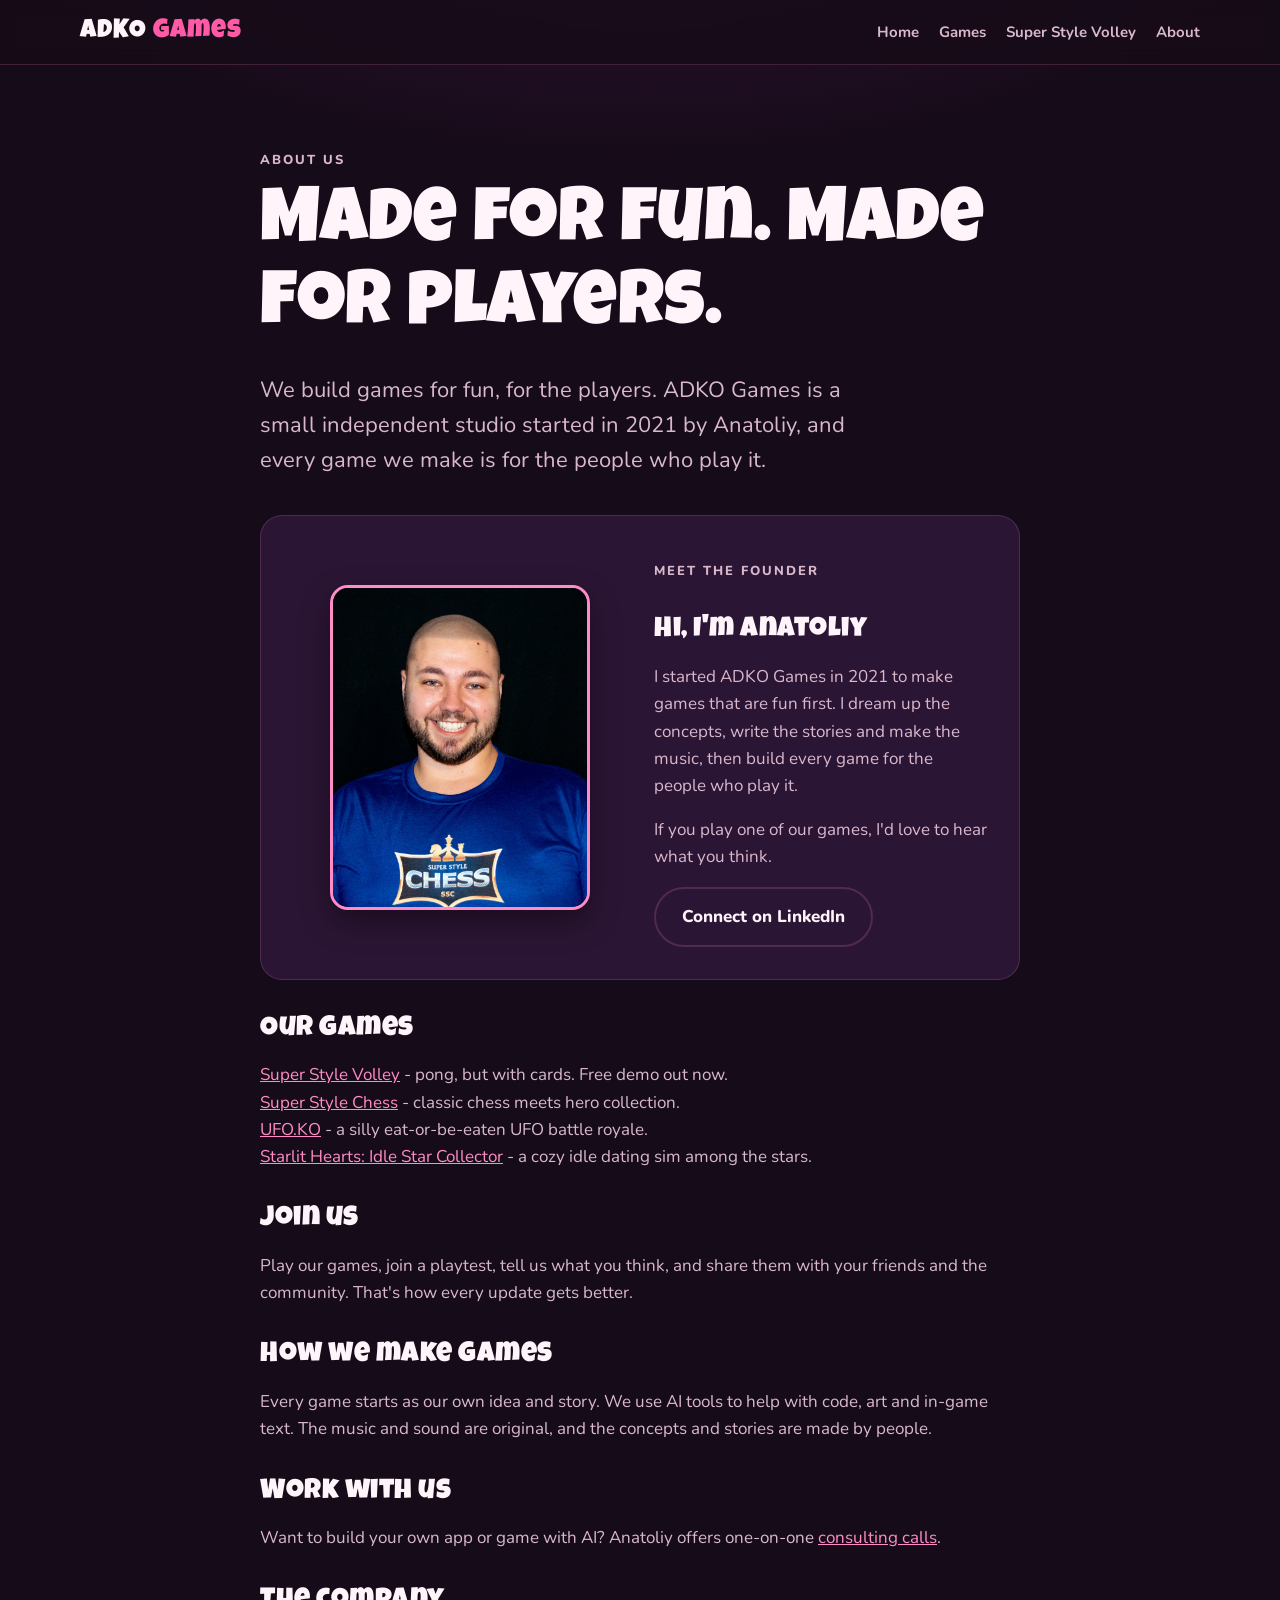
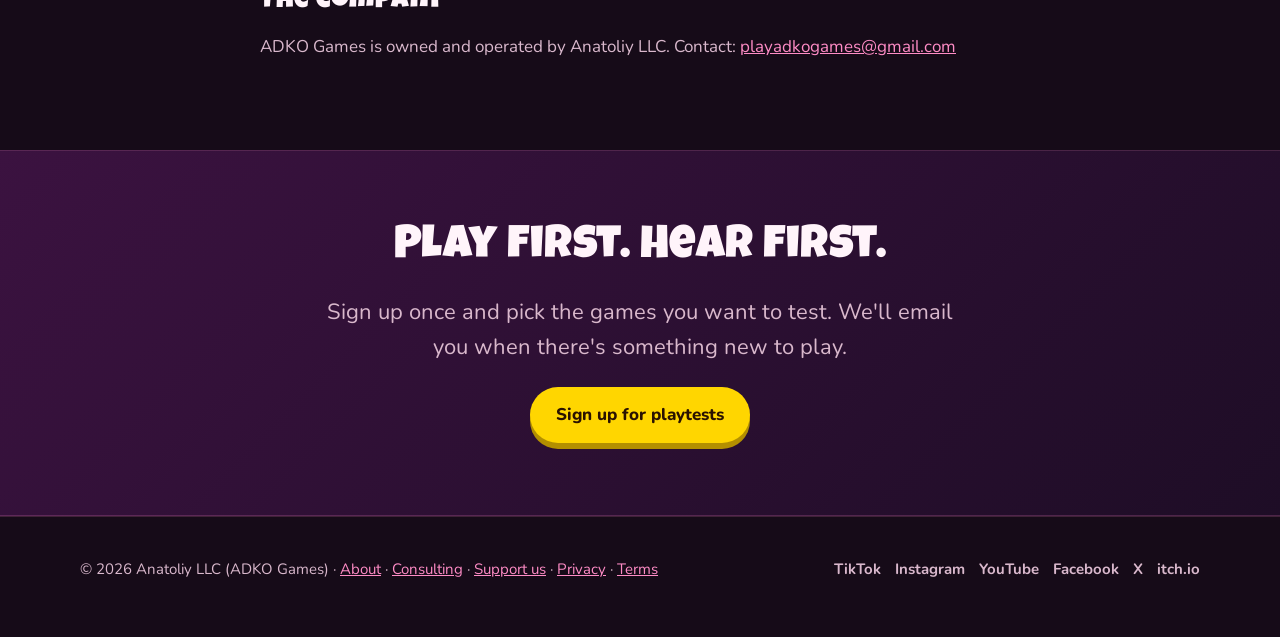
==== about/index.html @ 7e0bdf01 "About: LinkedIn button" ====
<!doctype html>
<html lang="en">
<head>
  <meta charset="utf-8">
  <meta name="viewport" content="width=device-width, initial-scale=1">
  <title>About - ADKO Games</title>
  <meta name="description" content="ADKO Games is an independent game studio founded in 2021 by Anatoliy, owned and operated by Anatoliy LLC.">
  <meta property="og:title" content="About - ADKO Games">
  <meta property="og:description" content="ADKO Games is an independent game studio founded in 2021 by Anatoliy, owned and operated by Anatoliy LLC.">
  <meta property="og:image" content="https://adkogames.com/super-style-volley/img/hero.jpg">
  <link rel="preconnect" href="https://fonts.googleapis.com">
  <link rel="preconnect" href="https://fonts.gstatic.com" crossorigin>
  <link href="https://fonts.googleapis.com/css2?family=Luckiest+Guy&family=Nunito:wght@400;700;800&display=swap" rel="stylesheet">
  <link rel="stylesheet" href="/style.css">
</head>
<body>
  <header class="top">
    <div class="wrap">
      <a class="brand" href="/">ADKO <span>Games</span></a>
      <nav>
        <a href="/">Home</a>
        <a href="/#games">Games</a>
        <a href="/super-style-volley/"><span class="hide-sm">Super Style </span>Volley</a>
        <a class="hide-sm" href="/about/">About</a>
      </nav>
    </div>
  </header>

  <section>
    <div class="wrap legal">
      <p class="eyebrow">About us</p>
      <h1>Made for fun. Made for players.</h1>
      <p class="lead">We build games for fun, for the players. ADKO Games is a small independent studio started in 2021 by Anatoliy, and every game we make is for the people who play it.</p>

      <div style="display:grid;grid-template-columns:repeat(auto-fit,minmax(min(100%,220px),1fr));gap:28px;align-items:center;margin:36px 0 10px;background:var(--card);border:1px solid var(--line);border-radius:22px;padding:clamp(20px,4vw,32px)">
        <img src="/about/DSC_0044%20Detailed.jpg" alt="Anatoliy, founder of ADKO Games" loading="lazy" style="width:min(100%,260px);aspect-ratio:4/5;object-fit:cover;object-position:50% 30%;margin-inline:auto;border-radius:18px;border:3px solid var(--pink2);box-shadow:0 12px 30px rgba(0,0,0,.4)">
        <div>
          <p class="eyebrow">Meet the founder</p>
          <h2 style="margin-bottom:10px">Hi, I'm Anatoliy</h2>
          <p>I started ADKO Games in 2021 to make games that are fun first. I dream up the concepts, write the stories and make the music, then build every game for the people who play it.</p>
          <p>If you play one of our games, I'd love to hear what you think.</p>
          <div class="btns" style="margin-top:14px"><a class="btn ghost" href="https://www.linkedin.com/in/anatoliygoloborodko/" target="_blank" rel="noopener">Connect on LinkedIn</a></div>
        </div>
      </div>

      <h2>Our games</h2>
      <p><a href="/super-style-volley/">Super Style Volley</a> - pong, but with cards. Free demo out now.<br>
      <a href="/super-style-chess/">Super Style Chess</a> - classic chess meets hero collection.<br>
      <a href="/ufo-ko/">UFO.KO</a> - a silly eat-or-be-eaten UFO battle royale.<br>
      <a href="/starlit-hearts/">Starlit Hearts: Idle Star Collector</a> - a cozy idle dating sim among the stars.</p>

      <h2>Join us</h2>
      <p>Play our games, join a playtest, tell us what you think, and share them with your friends and the community. That's how every update gets better.</p>

      <h2>How we make games</h2>
      <p>Every game starts as our own idea and story. We use AI tools to help with code, art and in-game text. The music and sound are original, and the concepts and stories are made by people.</p>

      <h2>Work with us</h2>
      <p>Want to build your own app or game with AI? Anatoliy offers one-on-one <a href="/consulting/">consulting calls</a>.</p>

      <h2>The company</h2>
      <p>ADKO Games is owned and operated by Anatoliy LLC. Contact: <a href="mailto:playadkogames@gmail.com">playadkogames@gmail.com</a></p>
    </div>
  </section>

  <section class="band">
    <div class="wrap">
      <h2>Play first. Hear first.</h2>
      <p class="lead" style="margin-inline:auto">Sign up once and pick the games you want to test. We'll email you when there's something new to play.</p>
      <div class="btns">
        <a class="btn primary" href="https://forms.gle/pDdn73do8j5i7dEXA" target="_blank" rel="noopener">Sign up for playtests</a>
      </div>
    </div>
  </section>

  <footer>
    <div class="wrap">
      <span>&copy; <span id="y">2026</span> Anatoliy LLC (ADKO Games) &middot; <a href="/about/">About</a> &middot; <a href="/consulting/">Consulting</a> &middot; <a href="/support/">Support us</a> &middot; <a href="/privacy/">Privacy</a> &middot; <a href="/terms/">Terms</a></span>
      <nav class="social" aria-label="Social links">
        <a href="https://www.tiktok.com/@adkogames" target="_blank" rel="noopener">TikTok</a>
        <a href="https://www.instagram.com/adkogames/" target="_blank" rel="noopener">Instagram</a>
        <a href="https://www.youtube.com/channel/UCZbUXDJehwjDRkcNYayAfHQ" target="_blank" rel="noopener">YouTube</a>
        <a href="https://www.facebook.com/109093851333271" target="_blank" rel="noopener">Facebook</a>
        <a href="https://x.com/PlayADKOGames" target="_blank" rel="noopener">X</a>
        <a href="https://adkogames.itch.io" target="_blank" rel="noopener">itch.io</a>
      </nav>
    </div>
  </footer>
  <script>document.getElementById('y').textContent = new Date().getFullYear();</script>
</body>
</html>
---- style.css ----
:root {
  --bg: #160b18;
  --bg2: #22102a;
  --card: #2b1534;
  --pink: #ff5aa5;
  --pink2: #ff8cc6;
  --gold: #ffd600;
  --text: #fff4fa;
  --muted: #d9b8cc;
  --line: rgba(255, 140, 198, .18);
  --radius: 18px;
}
* { box-sizing: border-box; }
html { scroll-behavior: smooth; }
body {
  margin: 0;
  background: radial-gradient(1200px 600px at 50% -200px, #3a1440 0%, var(--bg) 60%) fixed, var(--bg);
  color: var(--text);
  font: 17px/1.6 "Nunito", system-ui, -apple-system, "Segoe UI", sans-serif;
}
a { color: var(--pink2); }
img, video { max-width: 100%; display: block; }
.wrap { width: min(1120px, 100% - 32px); margin-inline: auto; }

/* header */
.top { position: sticky; top: 0; z-index: 10; background: rgba(22, 11, 24, .82); backdrop-filter: blur(10px); border-bottom: 1px solid var(--line); }
.top .wrap { display: flex; align-items: center; justify-content: space-between; height: 64px; gap: 16px; }
.brand { font: 400 26px/1 "Luckiest Guy", "Impact", sans-serif; letter-spacing: 1px; color: var(--text); text-decoration: none; }
.brand span { color: var(--pink); }
.top nav { display: flex; gap: 20px; flex-wrap: wrap; }
.top nav a { color: var(--muted); text-decoration: none; font-weight: 700; font-size: 15px; }
.top nav a:hover { color: var(--text); }

/* buttons */
.btns { display: flex; flex-wrap: wrap; gap: 12px; }
.btn { display: inline-block; padding: 14px 26px; border-radius: 999px; font-weight: 800; text-decoration: none; font-size: 17px; transition: transform .12s, box-shadow .12s; }
.btn:hover { transform: translateY(-2px); }
.btn.primary { background: var(--gold); color: #2a1200; box-shadow: 0 6px 0 #b38f00; }
.btn.secondary { background: var(--pink); color: #fff; box-shadow: 0 6px 0 #b8326f; }
.btn.ghost { border: 2px solid var(--line); color: var(--text); }
.btn.soon { opacity: .55; pointer-events: none; }

/* sections */
section { padding: 72px 0; }
h1, h2, h3 { font-family: "Luckiest Guy", "Impact", sans-serif; font-weight: 400; letter-spacing: .5px; line-height: 1.1; margin: 0 0 14px; }
h1 { font-size: clamp(40px, 7vw, 76px); }
h2 { font-size: clamp(30px, 4.5vw, 46px); }
h3 { font-size: 24px; }
.lead { font-size: clamp(18px, 2.2vw, 22px); color: var(--muted); max-width: 640px; }
.eyebrow { color: var(--pink2); font-weight: 800; text-transform: uppercase; letter-spacing: 2px; font-size: 13px; }

/* hero */
.hero { position: relative; padding: 0; overflow: hidden; }
.hero .bg { width: 100%; aspect-ratio: 16 / 9; max-height: 78vh; object-fit: cover; }
.hero .shade { position: absolute; inset: 0; background: linear-gradient(to bottom, rgba(22, 11, 24, 0) 55%, var(--bg) 100%); }
.hero-logo { position: absolute; left: 50%; top: 8%; width: min(36%, 460px); transform: translateX(-50%); filter: drop-shadow(0 8px 18px rgba(0, 0, 0, .45)); }
.hero-text { padding-top: 28px; }

/* cards & grids */
.grid { display: grid; gap: 20px; }
.grid.two { grid-template-columns: repeat(auto-fit, minmax(300px, 1fr)); }
.grid.three { grid-template-columns: repeat(auto-fit, minmax(240px, 1fr)); }
.card { background: var(--card); border: 1px solid var(--line); border-radius: var(--radius); overflow: hidden; }
.card .pad { padding: 20px 22px 24px; }
.card p { color: var(--muted); margin: 0 0 16px; }
.game-card img { aspect-ratio: 630 / 500; object-fit: cover; width: 100%; }
.coming { display: grid; place-items: center; min-height: 260px; text-align: center; color: var(--muted); border-style: dashed; }
.feature { padding: 22px; }
.feature .icon { font-size: 30px; }
.feature p { margin: 6px 0 0; }

.video { border-radius: var(--radius); overflow: hidden; border: 1px solid var(--line); background: #000; }
.shots { display: grid; grid-template-columns: repeat(auto-fit, minmax(260px, 1fr)); gap: 14px; }
.shots img { border-radius: 12px; border: 1px solid var(--line); }
.tall { display: grid; grid-template-columns: repeat(auto-fit, minmax(160px, 220px)); gap: 14px; justify-content: center; }
.tall img { border-radius: 14px; border: 1px solid var(--line); }

.band { background: linear-gradient(135deg, #3b1240, #1e0d26); border-block: 1px solid var(--line); text-align: center; }
.band .btns { justify-content: center; margin-top: 18px; }

/* footer */
footer { padding: 40px 0 56px; color: var(--muted); font-size: 15px; border-top: 1px solid var(--line); }
footer .wrap { display: flex; flex-wrap: wrap; gap: 18px; justify-content: space-between; align-items: center; }
.social { display: flex; flex-wrap: wrap; gap: 14px; }
.social a { color: var(--muted); text-decoration: none; font-weight: 700; }
.social a:hover { color: var(--text); }

/* legal pages */
.legal { max-width: 760px; }
.legal h2 { font-size: 28px; margin-top: 34px; }
.legal p, .legal li { color: var(--muted); }

@media (max-width: 640px) {
  section { padding: 52px 0; }
  .top nav { gap: 12px; flex-wrap: nowrap; }
  .top nav a { font-size: 13px; white-space: nowrap; }
  .brand { font-size: 22px; white-space: nowrap; }
  .top nav a.hide-sm, .top nav .hide-sm { display: none; }
  .btn { width: 100%; text-align: center; }
}
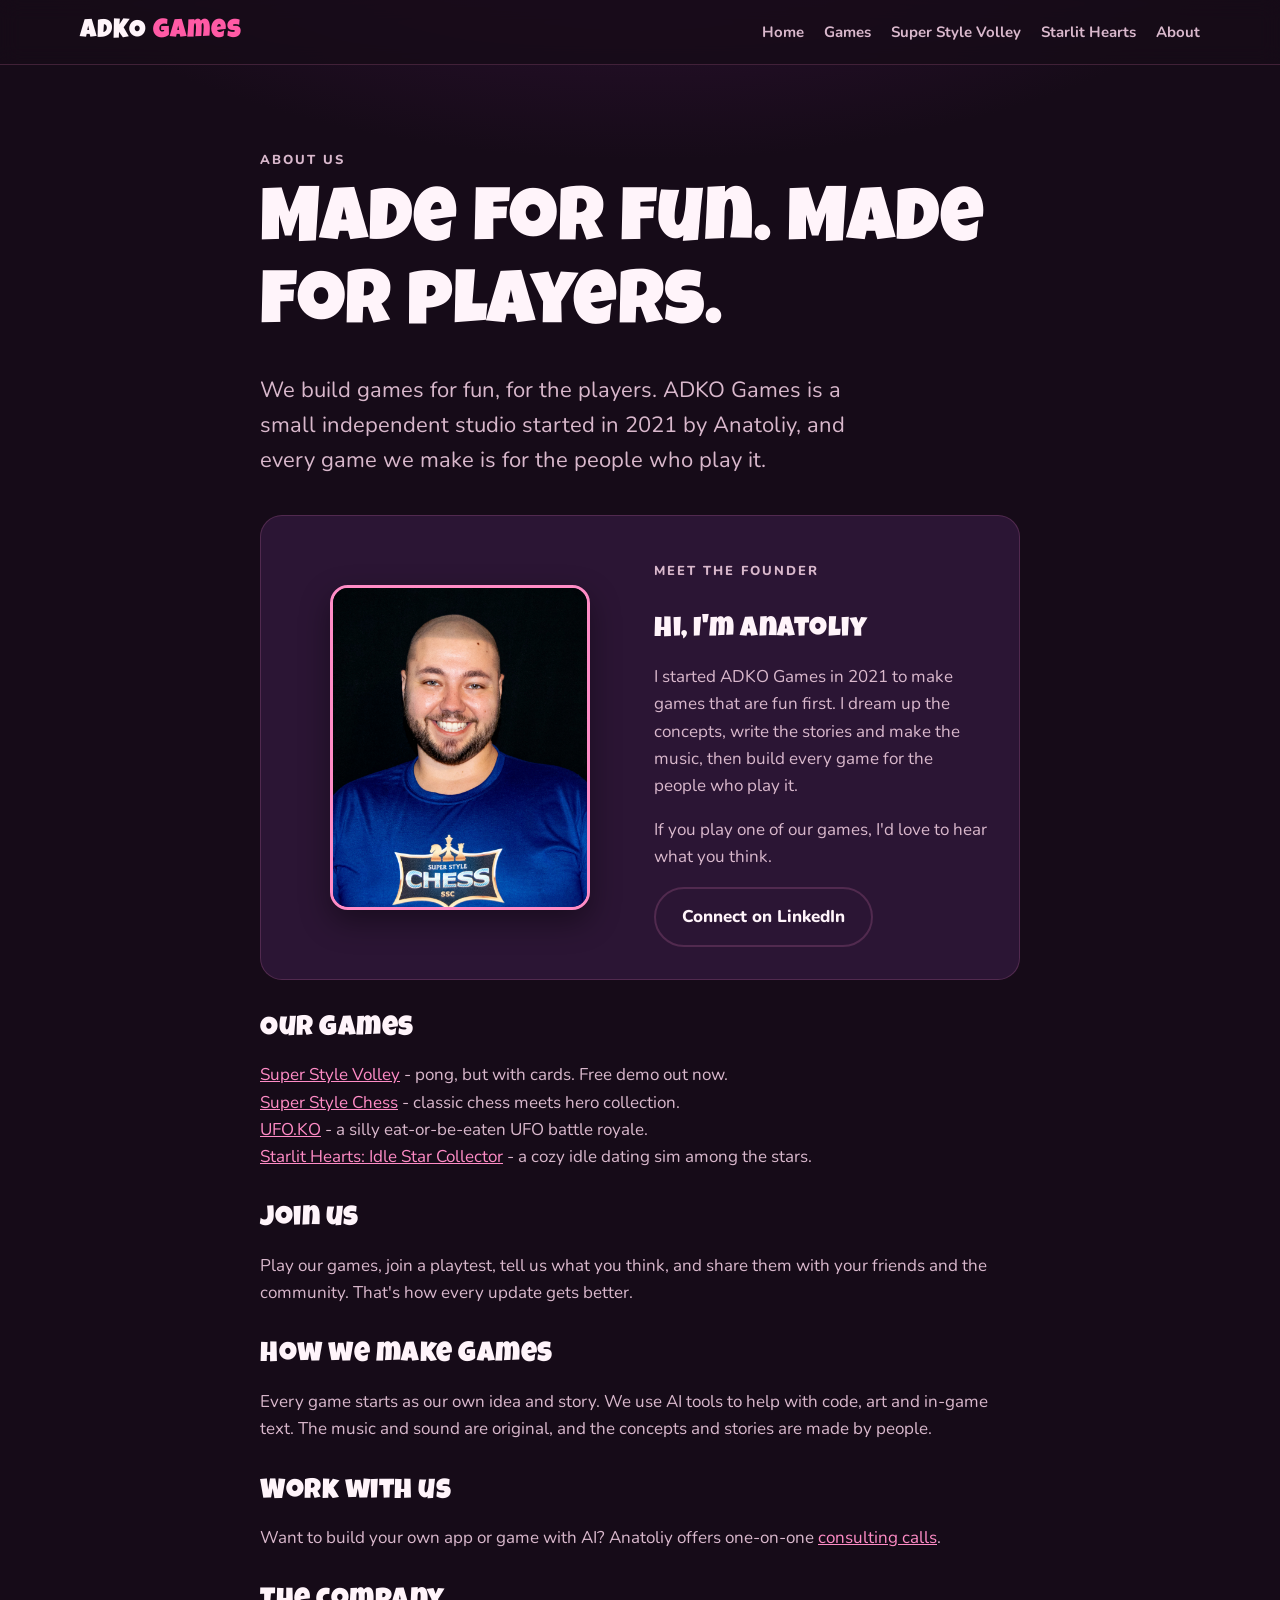
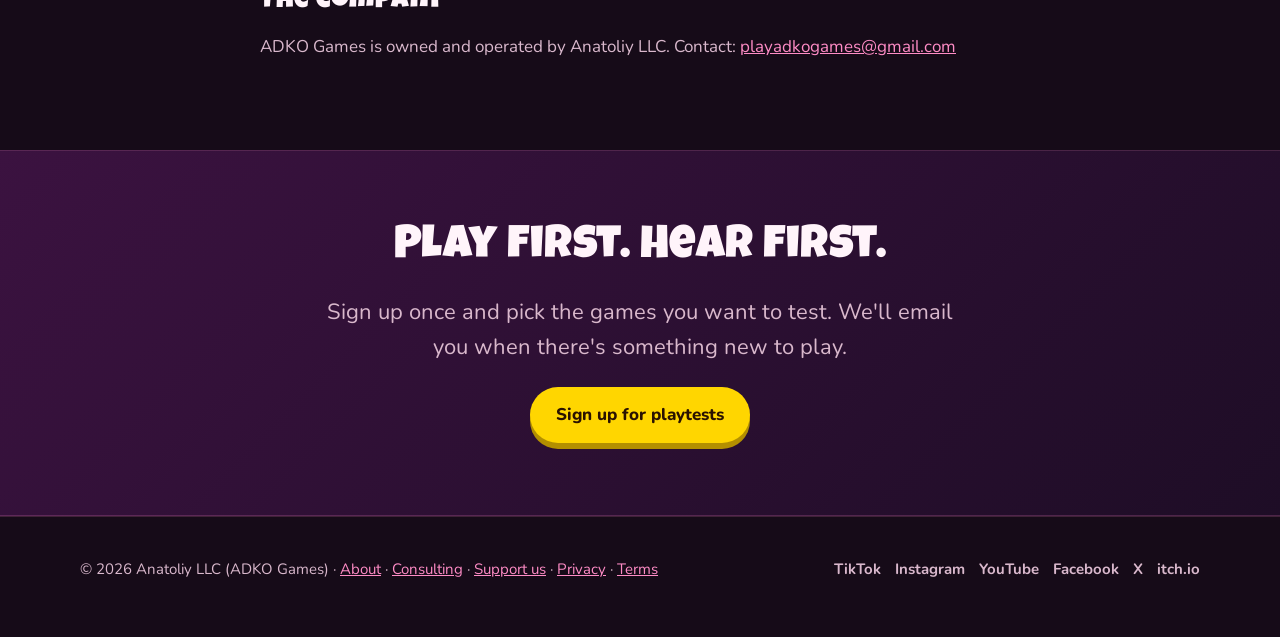
==== commit b7ccf3e3: "About: Starlit Hearts in menu" ====
--- a/about/index.html
+++ b/about/index.html
@@ -21,6 +21,7 @@
         <a href="/">Home</a>
         <a href="/#games">Games</a>
         <a href="/super-style-volley/"><span class="hide-sm">Super Style </span>Volley</a>
+        <a href="/starlit-hearts/">Starlit<span class="hide-sm"> Hearts</span></a>
         <a class="hide-sm" href="/about/">About</a>
       </nav>
     </div>
--- a/style.css
+++ b/style.css
@@ -92,9 +92,13 @@
 
 @media (max-width: 640px) {
   section { padding: 52px 0; }
-  .top nav { gap: 12px; flex-wrap: nowrap; }
-  .top nav a { font-size: 13px; white-space: nowrap; }
-  .brand { font-size: 22px; white-space: nowrap; }
+  .top nav { gap: 10px; flex-wrap: nowrap; }
+  .top nav a { font-size: 12.5px; white-space: nowrap; }
+  .brand { font-size: 19px; white-space: nowrap; }
+  .top .wrap { gap: 10px; }
   .top nav a.hide-sm, .top nav .hide-sm { display: none; }
   .btn { width: 100%; text-align: center; }
 }
+@media (max-width: 359px) {
+  .top nav a[href="/#games"], .top nav a[href="#games"] { display: none; }
+}
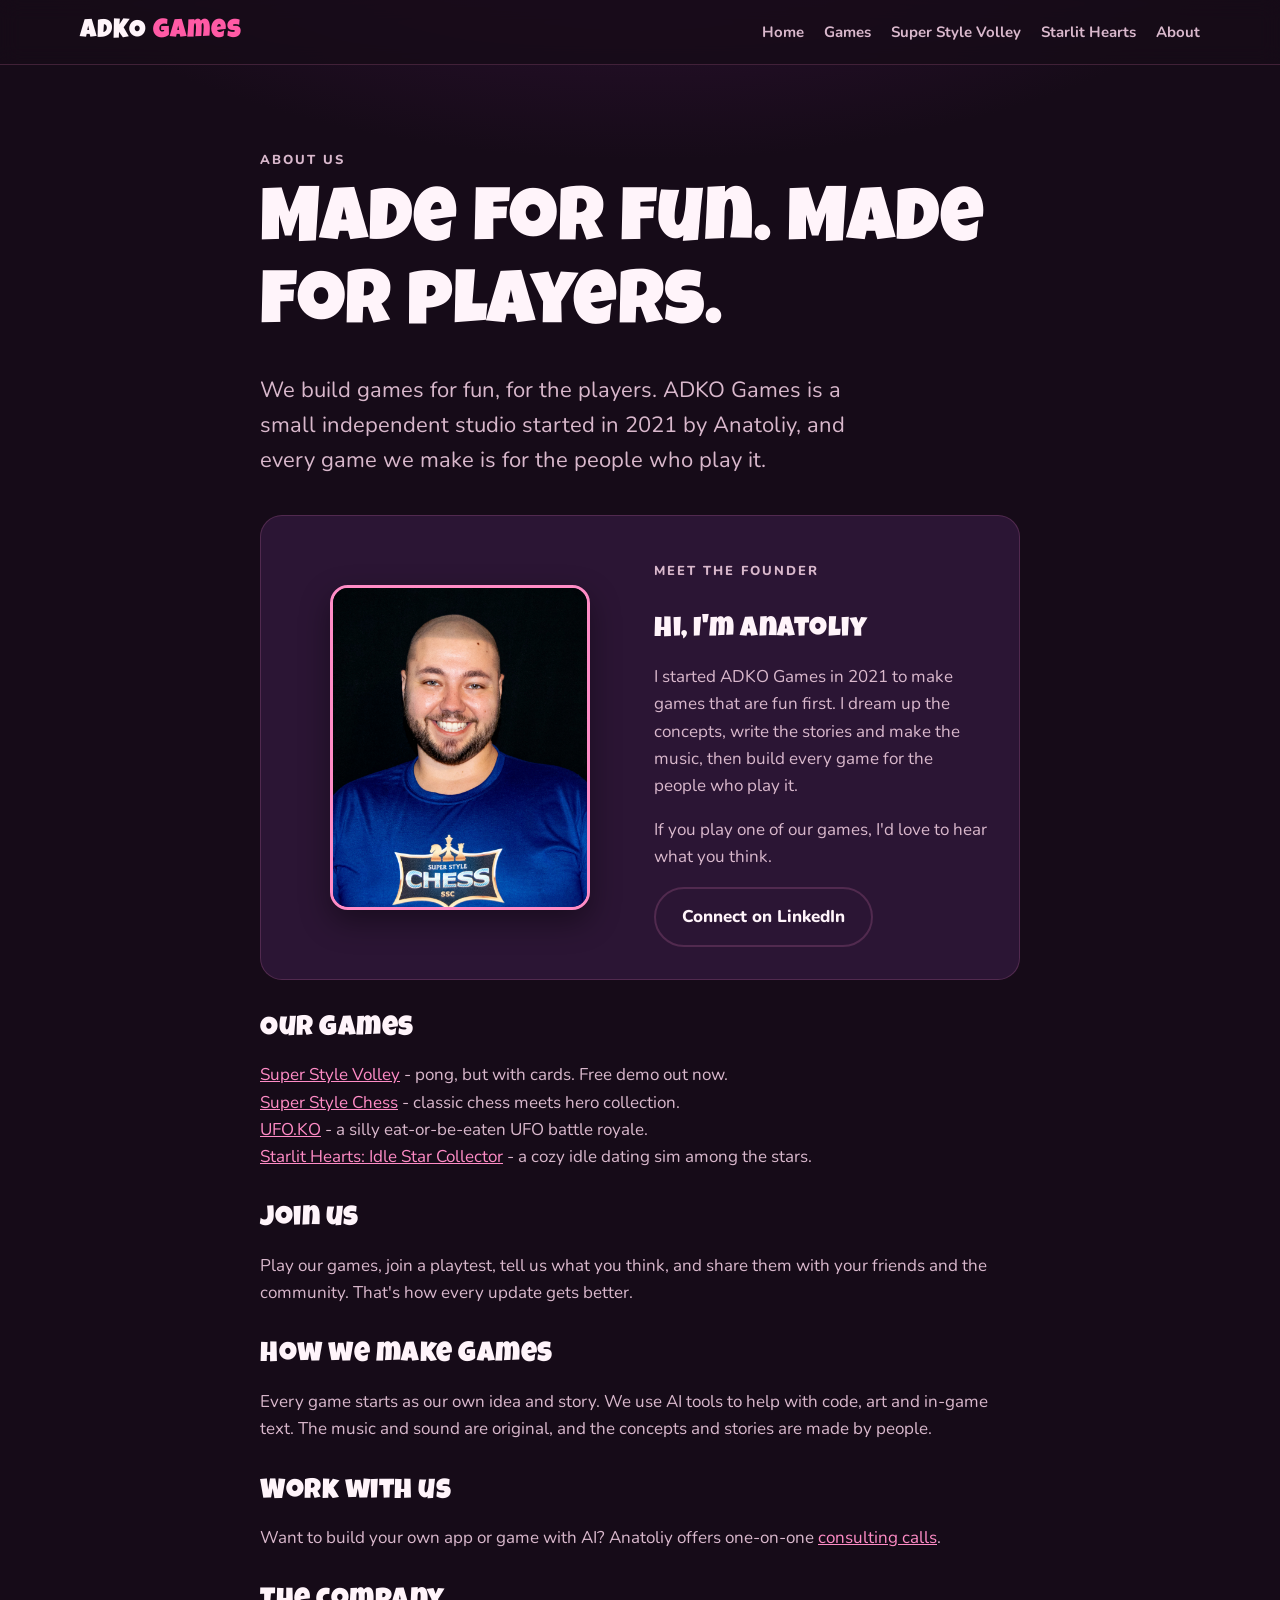
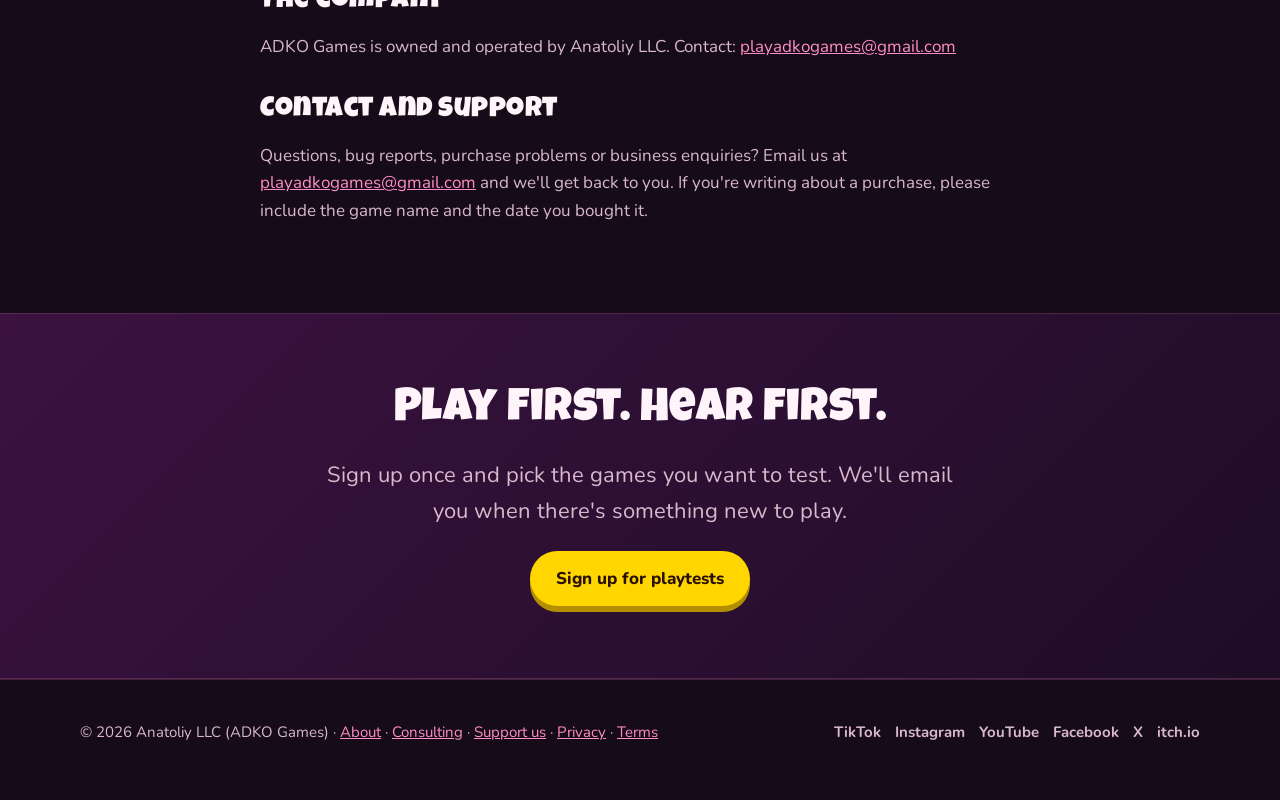
==== commit 87f64e36: "About: add Contact and support section (App Store)" ====
--- a/about/index.html
+++ b/about/index.html
@@ -61,6 +61,9 @@
 
       <h2>The company</h2>
       <p>ADKO Games is owned and operated by Anatoliy LLC. Contact: <a href="mailto:playadkogames@gmail.com">playadkogames@gmail.com</a></p>
+
+      <h2 id="contact">Contact and support</h2>
+      <p>Questions, bug reports, purchase problems or business enquiries? Email us at <a href="mailto:playadkogames@gmail.com">playadkogames@gmail.com</a> and we'll get back to you. If you're writing about a purchase, please include the game name and the date you bought it.</p>
     </div>
   </section>
 
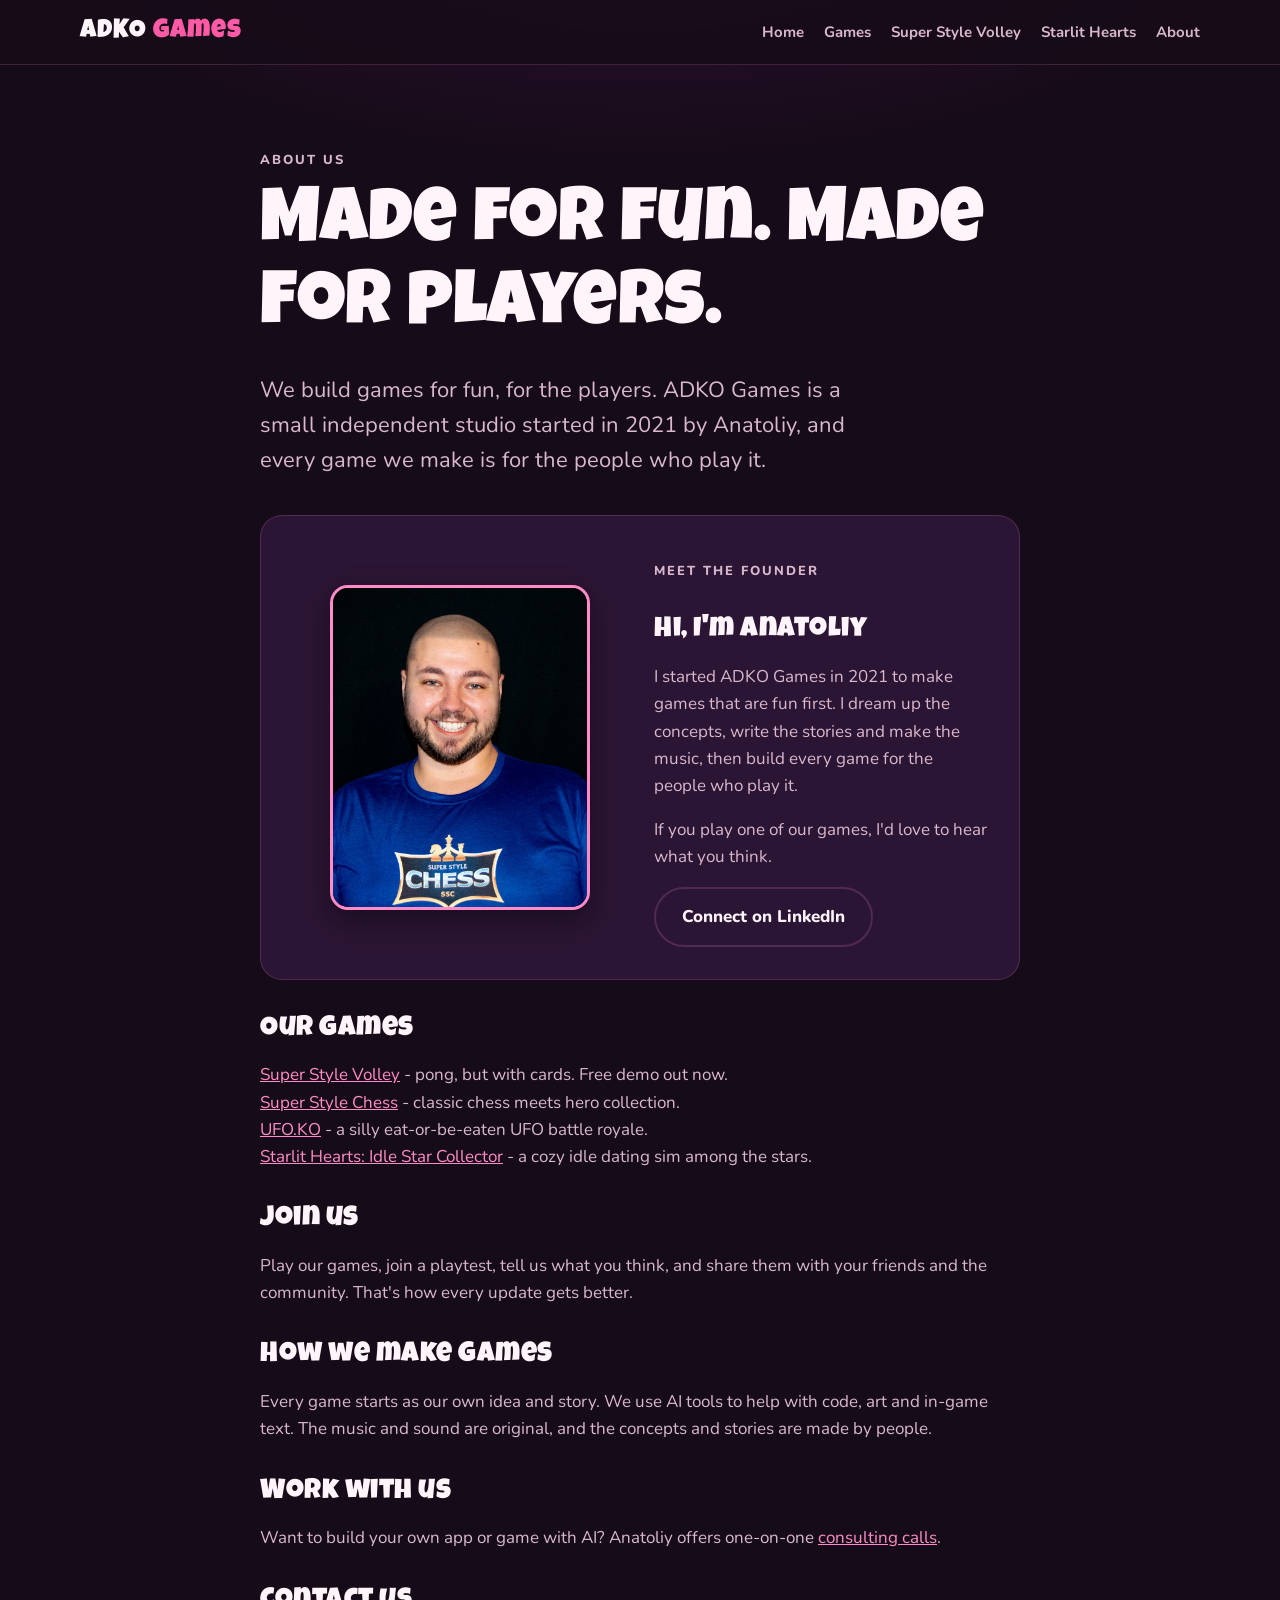
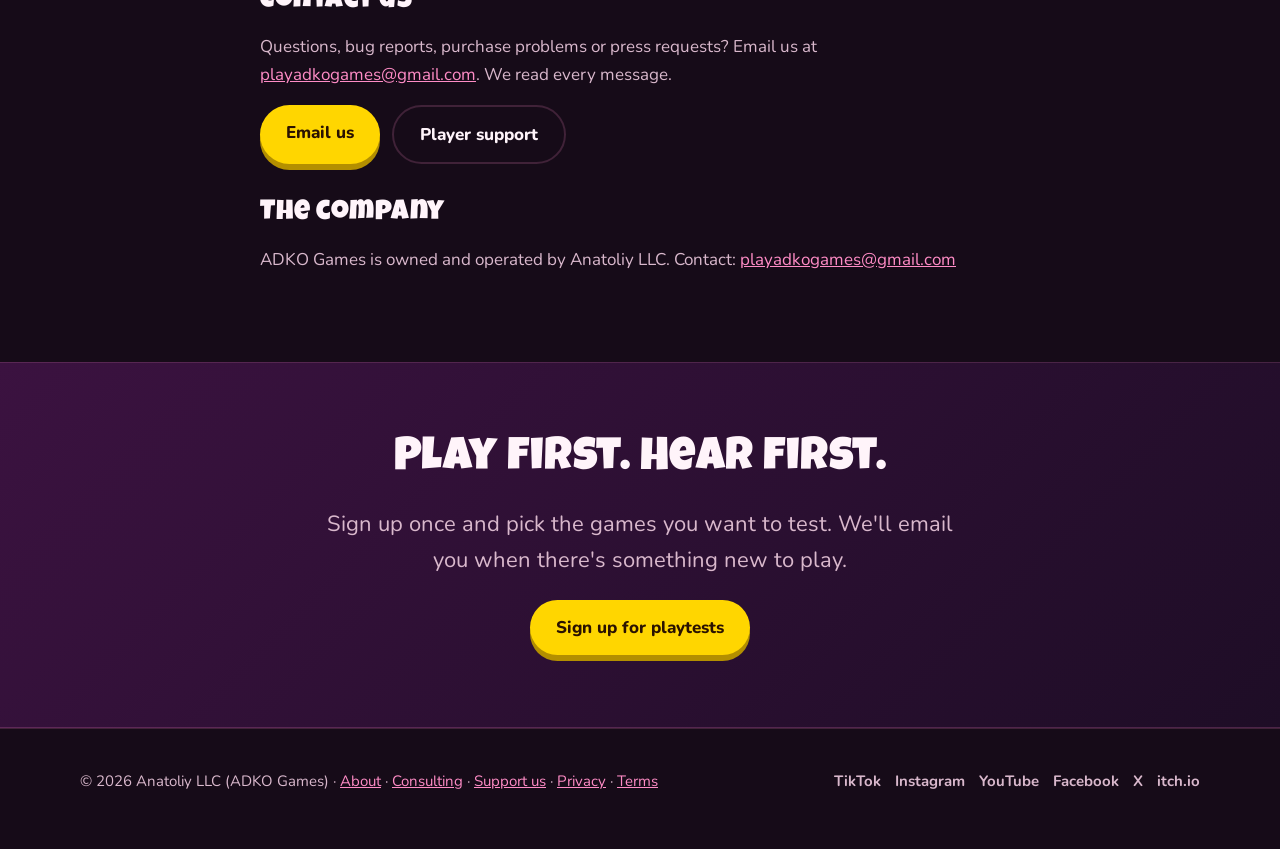
==== commit 866dabd4: "About: add Contact us section with playadkogames@gmail.com" ====
--- a/about/index.html
+++ b/about/index.html
@@ -59,11 +59,12 @@
       <h2>Work with us</h2>
       <p>Want to build your own app or game with AI? Anatoliy offers one-on-one <a href="/consulting/">consulting calls</a>.</p>
 
+      <h2>Contact us</h2>
+      <p>Questions, bug reports, purchase problems or press requests? Email us at <a href="mailto:playadkogames@gmail.com">playadkogames@gmail.com</a>. We read every message.</p>
+      <div class="btns"><a class="btn primary" href="mailto:playadkogames@gmail.com">Email us</a> <a class="btn ghost" href="/support/">Player support</a></div>
+
       <h2>The company</h2>
       <p>ADKO Games is owned and operated by Anatoliy LLC. Contact: <a href="mailto:playadkogames@gmail.com">playadkogames@gmail.com</a></p>
-
-      <h2 id="contact">Contact and support</h2>
-      <p>Questions, bug reports, purchase problems or business enquiries? Email us at <a href="mailto:playadkogames@gmail.com">playadkogames@gmail.com</a> and we'll get back to you. If you're writing about a purchase, please include the game name and the date you bought it.</p>
     </div>
   </section>
 
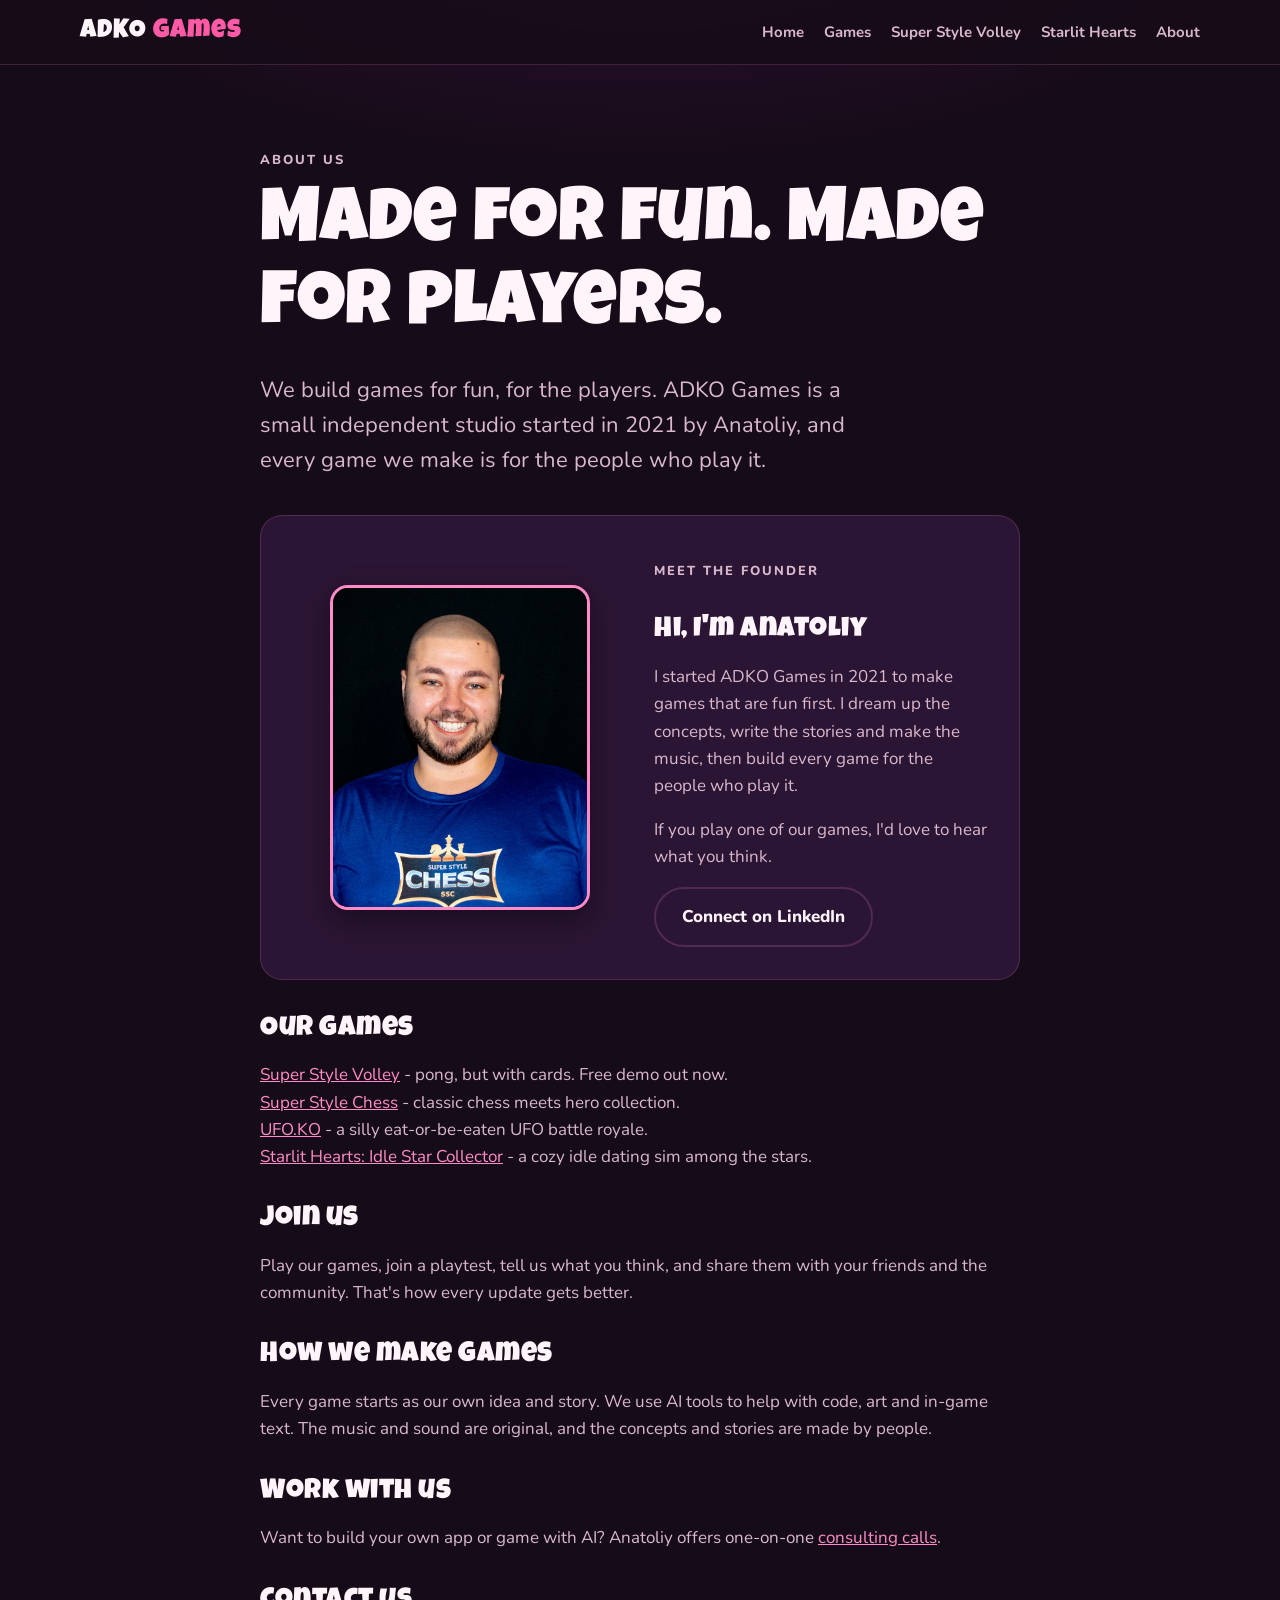
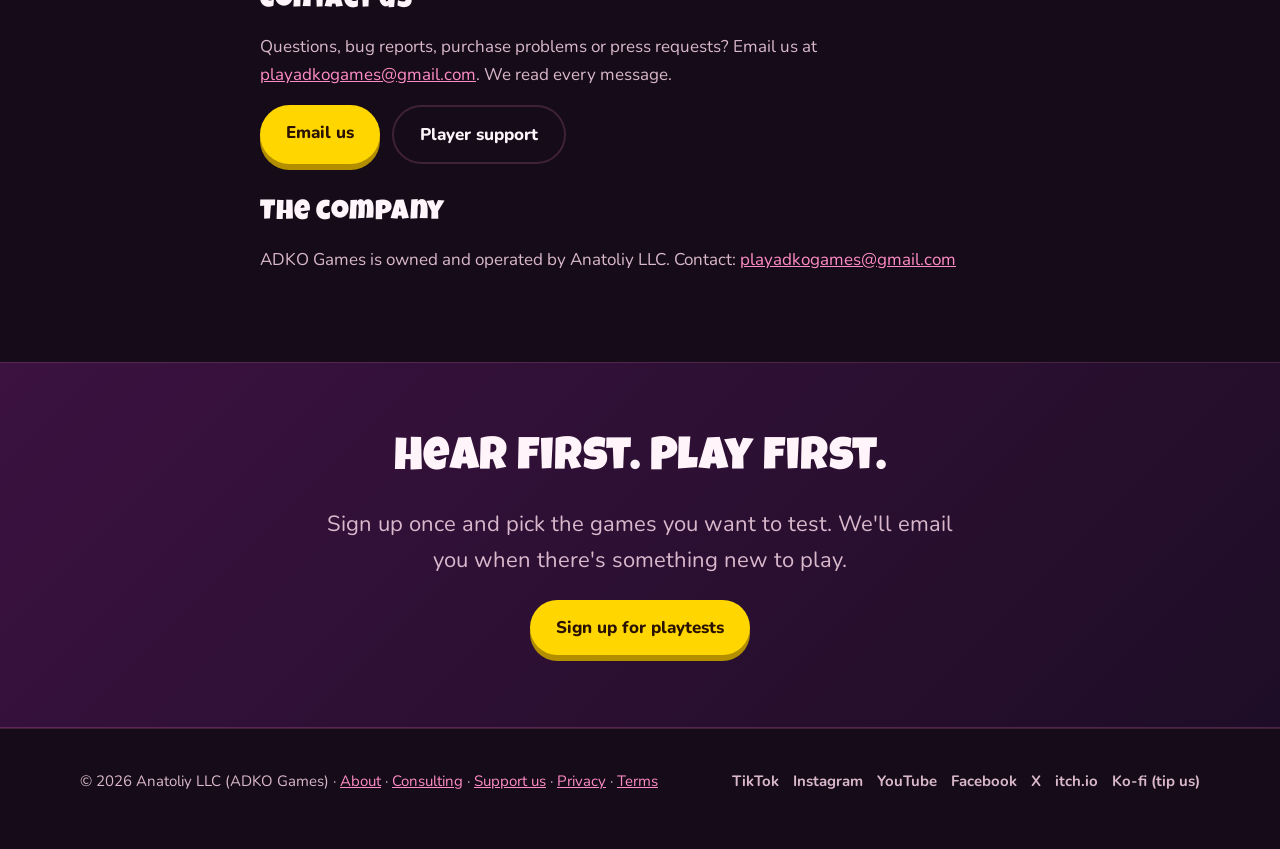
==== commit 08fc7f9f: "Social links + Ko-fi in footer, tagline "Hear first. Play first."" ====
--- a/about/index.html
+++ b/about/index.html
@@ -70,7 +70,7 @@
 
   <section class="band">
     <div class="wrap">
-      <h2>Play first. Hear first.</h2>
+      <h2>Hear first. Play first.</h2>
       <p class="lead" style="margin-inline:auto">Sign up once and pick the games you want to test. We'll email you when there's something new to play.</p>
       <div class="btns">
         <a class="btn primary" href="https://forms.gle/pDdn73do8j5i7dEXA" target="_blank" rel="noopener">Sign up for playtests</a>
@@ -88,9 +88,11 @@
         <a href="https://www.facebook.com/109093851333271" target="_blank" rel="noopener">Facebook</a>
         <a href="https://x.com/PlayADKOGames" target="_blank" rel="noopener">X</a>
         <a href="https://adkogames.itch.io" target="_blank" rel="noopener">itch.io</a>
+        <a href="https://ko-fi.com/adkogames" target="_blank" rel="noopener">Ko-fi (tip us)</a>
       </nav>
     </div>
   </footer>
   <script>document.getElementById('y').textContent = new Date().getFullYear();</script>
+  <!-- Cloudflare Web Analytics --><script defer src='https://static.cloudflareinsights.com/beacon.min.js' data-cf-beacon='{"token": "abee5f40da4d4aecb4408374ab8580bf"}'></script><!-- End Cloudflare Web Analytics -->
 </body>
 </html>
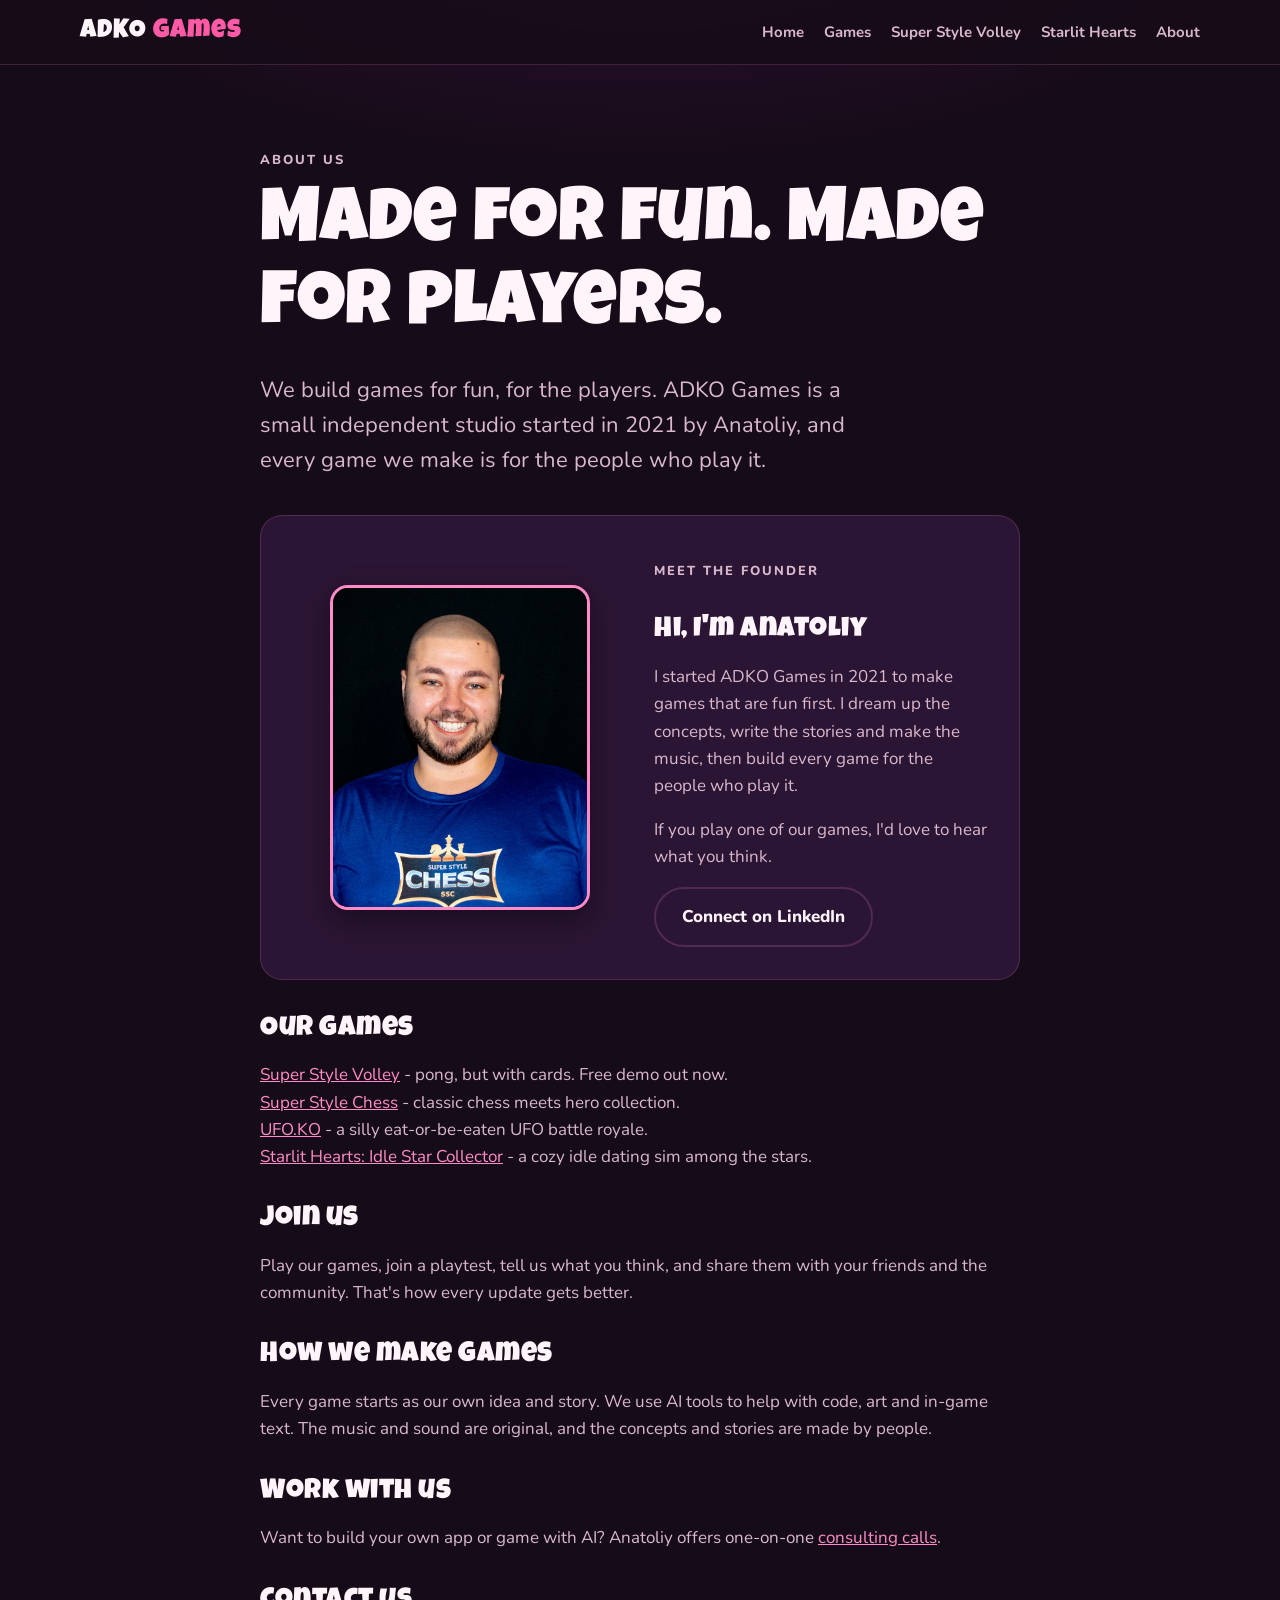
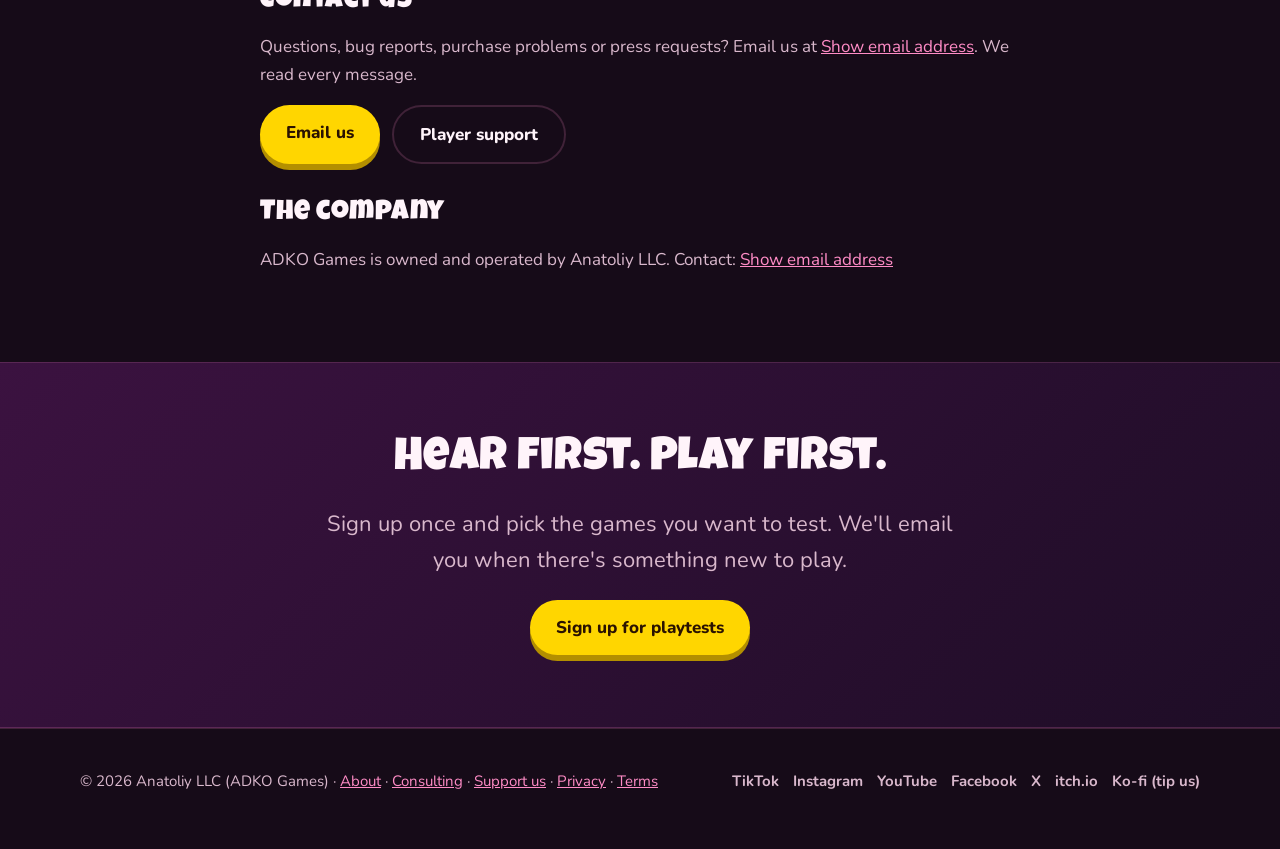
==== commit 0f2ba6c4: "About: hide email address from spam bots" ====
--- a/about/index.html
+++ b/about/index.html
@@ -1,6 +1,14 @@
 <!doctype html>
 <html lang="en">
 <head>
+<!-- Google tag (gtag.js) -->
+<script async src="https://www.googletagmanager.com/gtag/js?id=AW-18538826528"></script>
+<script>
+  window.dataLayer = window.dataLayer || [];
+  function gtag(){dataLayer.push(arguments);}
+  gtag('js', new Date());
+  gtag('config', 'AW-18538826528');
+</script>
   <meta charset="utf-8">
   <meta name="viewport" content="width=device-width, initial-scale=1">
   <title>About - ADKO Games</title>
@@ -60,11 +68,11 @@
       <p>Want to build your own app or game with AI? Anatoliy offers one-on-one <a href="/consulting/">consulting calls</a>.</p>
 
       <h2>Contact us</h2>
-      <p>Questions, bug reports, purchase problems or press requests? Email us at <a href="mailto:playadkogames@gmail.com">playadkogames@gmail.com</a>. We read every message.</p>
-      <div class="btns"><a class="btn primary" href="mailto:playadkogames@gmail.com">Email us</a> <a class="btn ghost" href="/support/">Player support</a></div>
+      <p>Questions, bug reports, purchase problems or press requests? Email us at <a href="#" class="eml" data-u="cGxheWFka29nYW1lcw==" data-d="Z21haWwuY29t">Show email address</a>. We read every message.</p>
+      <div class="btns"><a href="#" class="btn primary eml" data-u="cGxheWFka29nYW1lcw==" data-d="Z21haWwuY29t" data-show="keep">Email us</a> <a class="btn ghost" href="/support/">Player support</a></div>
 
       <h2>The company</h2>
-      <p>ADKO Games is owned and operated by Anatoliy LLC. Contact: <a href="mailto:playadkogames@gmail.com">playadkogames@gmail.com</a></p>
+      <p>ADKO Games is owned and operated by Anatoliy LLC. Contact: <a href="#" class="eml" data-u="cGxheWFka29nYW1lcw==" data-d="Z21haWwuY29t">Show email address</a></p>
     </div>
   </section>
 
@@ -93,6 +101,7 @@
     </div>
   </footer>
   <script>document.getElementById('y').textContent = new Date().getFullYear();</script>
+  <script src="/email-guard.js" defer></script>
   <!-- Cloudflare Web Analytics --><script defer src='https://static.cloudflareinsights.com/beacon.min.js' data-cf-beacon='{"token": "abee5f40da4d4aecb4408374ab8580bf"}'></script><!-- End Cloudflare Web Analytics -->
 </body>
 </html>
--- a/style.css
+++ b/style.css
@@ -102,3 +102,12 @@
 @media (max-width: 359px) {
   .top nav a[href="/#games"], .top nav a[href="#games"] { display: none; }
 }
+
+/* Follow us row */
+.follow { display: flex; flex-wrap: wrap; gap: 12px; margin-top: 18px; }
+.follow a { display: inline-block; padding: 12px 20px; border-radius: 999px; border: 2px solid var(--line); background: var(--card); color: var(--text); font-weight: 800; text-decoration: none; }
+.follow a:hover { border-color: var(--pink); color: var(--pink2); }
+
+/* Full banner (art already includes logo + title, so never crop it) */
+.hero.banner .bg { height: auto; aspect-ratio: auto; max-height: none; object-fit: contain; max-width: 1400px; margin: 0 auto; }
+.hero.banner .shade { background: linear-gradient(to bottom, rgba(22, 11, 24, 0) 88%, var(--bg) 100%); }
